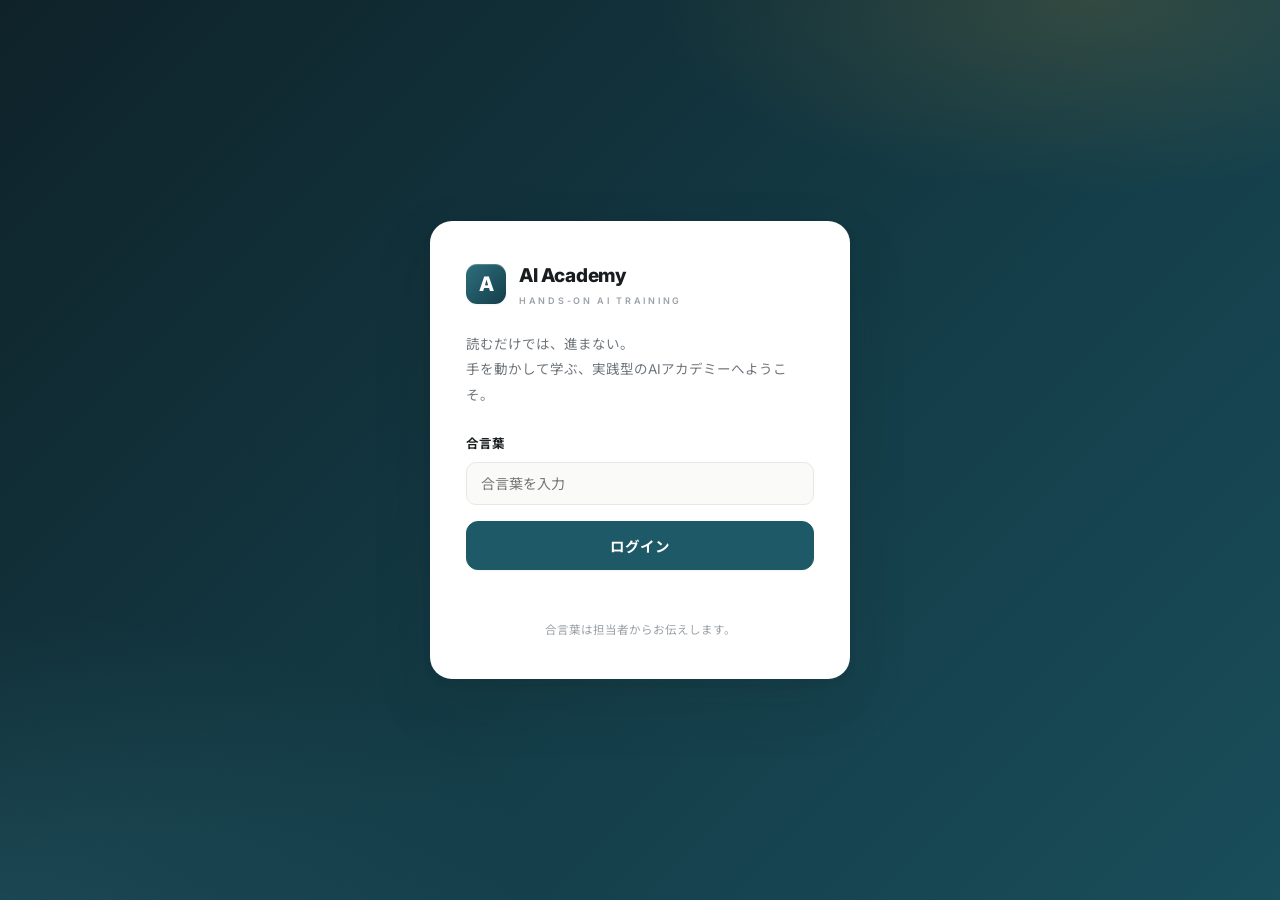
==== login.html @ 7d98a00f "v4-v6: GAS自動化3章＋L4本編化＋実習9本追加（全20章93レッスン・オンラインスクール完全版） - v4 GAS自動化モジュール（第10-12章 gas1-3）: ハルカゼ雑貨店を学習者の" ====
<!DOCTYPE html>
<html lang="ja">
<head>
  <meta charset="UTF-8">
  <meta name="viewport" content="width=device-width, initial-scale=1.0">
  <meta name="robots" content="noindex, nofollow">
  <title>ログイン — AI Academy</title>
  <link rel="icon" href="data:image/svg+xml,%3Csvg xmlns='http://www.w3.org/2000/svg' viewBox='0 0 32 32'%3E%3Crect width='32' height='32' rx='8' fill='%231D5967'/%3E%3Ctext x='16' y='22.5' font-size='18' font-weight='700' text-anchor='middle' fill='white' font-family='Inter,sans-serif'%3EA%3C/text%3E%3C/svg%3E">
  <link rel="preconnect" href="https://fonts.googleapis.com">
  <link rel="preconnect" href="https://fonts.gstatic.com" crossorigin>
  <link href="https://fonts.googleapis.com/css2?family=Inter:wght@400;500;600;700;800&family=Noto+Sans+JP:wght@400;500;700;800&display=swap" rel="stylesheet">
  <link rel="stylesheet" href="css/style.css?v=6">
</head>
<body class="login-body">
  <main class="login-wrap">
    <div class="login-card">
      <div class="login-brand">
        <span class="brand-mark" aria-hidden="true">A</span>
        <div>
          <div class="login-title">AI Academy</div>
          <div class="login-sub">HANDS-ON AI TRAINING</div>
        </div>
      </div>
      <p class="login-lead">読むだけでは、進まない。<br>手を動かして学ぶ、実践型のAIアカデミーへようこそ。</p>

      <form id="loginForm" class="login-form" autocomplete="off">
        <label class="field" id="emailField">
          <span class="field-label">メールアドレス</span>
          <input type="email" id="email" placeholder="you@example.com" autocomplete="username">
        </label>
        <label class="field">
          <span class="field-label" id="pwLabel">パスワード</span>
          <input type="password" id="password" placeholder="パスワード" autocomplete="current-password" required>
        </label>
        <button type="submit" class="btn btn-block btn-lg" id="loginBtn">ログイン</button>
        <p class="login-error" id="loginError" role="alert"></p>
      </form>

      <p class="login-note" id="loginNote"></p>
    </div>
  </main>

  <script type="module">
    import { AUTH_CONFIG } from './js/config.js'
    import { login, redirectIfAuthed, safeNext } from './js/auth.js'

    // すでにログイン済みなら中へ
    redirectIfAuthed()

    // demo モードはメール欄を隠し「合言葉」表示にする
    const isDemo = AUTH_CONFIG.mode !== 'supabase'
    if (isDemo) {
      document.getElementById('emailField').style.display = 'none'
      document.getElementById('pwLabel').textContent = '合言葉'
      document.getElementById('password').placeholder = '合言葉を入力'
      document.getElementById('loginNote').textContent = '合言葉は担当者からお伝えします。'
    } else {
      document.getElementById('loginNote').textContent = 'メールアドレスとパスワードでログインしてください。'
    }

    const form = document.getElementById('loginForm')
    const errEl = document.getElementById('loginError')
    const btn = document.getElementById('loginBtn')

    form.addEventListener('submit', async (e) => {
      e.preventDefault()
      errEl.textContent = ''
      btn.disabled = true
      btn.textContent = '確認中…'
      const email = document.getElementById('email').value.trim()
      const password = document.getElementById('password').value
      const res = await login(email, password)
      if (res.ok) {
        const next = new URLSearchParams(window.location.search).get('next')
        window.location.replace(safeNext(next))
      } else {
        errEl.textContent = res.error || 'ログインに失敗しました。'
        btn.disabled = false
        btn.textContent = 'ログイン'
      }
    })
  </script>
</body>
</html>
---- css/style.css ----
/* =====================================================================
   AI Academy — スタイルシート v3（プロフェッショナル・リデザイン）
   デザインシステム:
     フォント: Inter + Noto Sans JP
     ブランド: ディープティール #1D5967（図解SVGの #2F6F7E と同系で調和）
     アクセント: リファインドゴールド #A97E1F（修了・ハイライト）
     ニュートラル: 上質なウォームグレー階調
   ===================================================================== */
:root {
  --bg:         #F4F4F2;
  --surface:    #FFFFFF;
  --surface-2:  #FAFAF8;
  --ink:        #1A1D1F;
  --ink-2:      #34393D;
  --sub:        #6E757B;
  --faint:      #9AA1A7;
  --line:       #E7E8E6;
  --line-2:     #F0F1EF;

  --brand:      #1D5967;
  --brand-2:    #2F6F7E;
  --brand-d:    #143E49;
  --brand-soft: #EAF2F3;

  --gold:       #A97E1F;
  --gold-2:     #C29233;
  --gold-soft:  #F8F2E1;

  --green:      #1E7A46;
  --green-soft: #EAF5EE;
  --brick:      #B3402E;
  --brick-soft: #FBEFEC;

  --indigo:     var(--brand);   /* 後方互換 */
  --indigo-d:   var(--brand-d);

  --shadow-xs:  0 1px 2px rgba(20, 28, 30, .06);
  --shadow-sm:  0 1px 2px rgba(20, 28, 30, .05), 0 4px 12px rgba(20, 28, 30, .05);
  --shadow-md:  0 2px 4px rgba(20, 28, 30, .05), 0 12px 28px rgba(20, 28, 30, .08);
  --shadow-lg:  0 4px 8px rgba(20, 28, 30, .06), 0 24px 60px rgba(20, 28, 30, .14);

  --r-sm: 10px;
  --r-md: 14px;
  --r-lg: 18px;
  --maxw: 1060px;
  --font: "Inter", "Noto Sans JP", "Hiragino Kaku Gothic ProN", "Yu Gothic Medium", sans-serif;
  --font-serif: "Hiragino Mincho ProN", "Yu Mincho", Georgia, serif;
  --mono: "SFMono-Regular", "SF Mono", Consolas, Menlo, monospace;
}
* { box-sizing: border-box; }
html { scroll-behavior: smooth; }
html, body { margin: 0; padding: 0; }
body {
  font-family: var(--font);
  color: var(--ink);
  background: var(--bg);
  line-height: 1.8;
  font-size: 14.5px;
  -webkit-font-smoothing: antialiased;
  text-rendering: optimizeLegibility;
  display: flex; flex-direction: column; min-height: 100vh;
}
a { color: var(--brand); text-decoration: none; }
a:hover { text-decoration: underline; text-underline-offset: 3px; }
::selection { background: rgba(29, 89, 103, .18); }
:focus-visible { outline: 2px solid var(--brand-2); outline-offset: 2px; border-radius: 4px; }
.boot-note { padding: 80px 20px; text-align: center; color: var(--sub); }

/* ============================ ヘッダー ============================ */
.site-header {
  background: rgba(255, 255, 255, .86);
  backdrop-filter: blur(14px);
  -webkit-backdrop-filter: blur(14px);
  border-bottom: 1px solid var(--line);
  position: sticky; top: 0; z-index: 50;
}
.header-inner {
  max-width: var(--maxw); margin: 0 auto; padding: 12px 24px;
  display: flex; align-items: center; justify-content: space-between; gap: 16px;
}
.brand { display: flex; align-items: center; gap: 12px; color: var(--ink); }
.brand:hover { text-decoration: none; }
.brand-mark {
  display: inline-flex; align-items: center; justify-content: center;
  width: 40px; height: 40px; border-radius: 11px;
  background: linear-gradient(135deg, var(--brand-2), var(--brand-d));
  color: #fff; font-weight: 800; font-size: 20px; letter-spacing: 0;
  box-shadow: inset 0 1px 0 rgba(255,255,255,.22), var(--shadow-xs);
  flex: 0 0 auto;
}
.brand-text { display: flex; flex-direction: column; line-height: 1.25; }
.brand-title { font-size: 16.5px; font-weight: 800; letter-spacing: -0.01em; color: var(--ink); }
.brand-sub { font-size: 9px; letter-spacing: .3em; color: var(--faint); font-weight: 600; }
.header-right { display: flex; align-items: center; gap: 18px; font-size: 13px; }
.learner { display: inline-flex; align-items: center; gap: 8px; color: var(--ink-2);
  background: var(--surface-2); border: 1px solid var(--line); border-radius: 999px; padding: 5px 14px 5px 6px; }
.learner-avatar { width: 24px; height: 24px; border-radius: 50%;
  background: linear-gradient(135deg, var(--brand-2), var(--brand-d)); display: inline-block; }
.learner strong { color: var(--ink); font-weight: 700; font-size: 12.5px; }
.reset-link { color: var(--faint); font-size: 12px; white-space: nowrap; cursor: pointer; }
.reset-link:hover { color: var(--ink-2); text-decoration: none; }

/* ============================ レイアウト ============================ */
#app { flex: 1 0 auto; width: 100%; max-width: var(--maxw); margin: 0 auto; padding: 32px 24px 72px; }
.view { animation: fadeIn .28s cubic-bezier(.2,.7,.3,1); }
@keyframes fadeIn { from { opacity: 0; transform: translateY(6px);} to { opacity: 1; transform: none; } }
.view-lesson { max-width: 850px; margin: 0 auto; }
.breadcrumb { font-size: 12px; color: var(--faint); margin-bottom: 18px; font-weight: 500; }
.breadcrumb a { color: var(--sub); }
.section-label { font-size: 12px; font-weight: 800; letter-spacing: .1em; color: var(--sub);
  text-transform: uppercase; margin: 8px 0 16px; }
.page-title { font-size: 25px; font-weight: 800; color: var(--ink); margin: 6px 0 6px; letter-spacing: -0.015em; line-height: 1.45; }
.page-sub { font-size: 13.5px; color: var(--sub); margin: 0 0 24px; }
.step-head { display: flex; align-items: center; gap: 10px; flex-wrap: wrap; }
.course-head { display: flex; align-items: center; gap: 10px; }

/* ============================ ヒーロー ============================ */
.hero {
  position: relative; overflow: hidden;
  background:
    radial-gradient(720px 300px at 88% -10%, rgba(194, 146, 51, .22), transparent 60%),
    radial-gradient(900px 420px at -10% 110%, rgba(47, 111, 126, .35), transparent 60%),
    linear-gradient(135deg, #0F2229 0%, #143E49 60%, #1D5967 130%);
  color: #fff; border-radius: 20px; padding: 42px 42px 38px; margin-bottom: 26px;
  box-shadow: var(--shadow-md);
}
.hero::after {
  content: ""; position: absolute; inset: 0; pointer-events: none;
  background-image: radial-gradient(rgba(255,255,255,.09) 1px, transparent 1px);
  background-size: 22px 22px;
  mask-image: linear-gradient(115deg, transparent 40%, rgba(0,0,0,.9));
  -webkit-mask-image: linear-gradient(115deg, transparent 40%, rgba(0,0,0,.9));
}
.hero-kicker { font-size: 10.5px; letter-spacing: .34em; color: #D9B45B; margin: 0 0 14px; font-weight: 700; }
.hero-title { font-size: clamp(24px, 3.4vw, 33px); font-weight: 800; line-height: 1.42; margin: 0 0 10px; letter-spacing: -0.01em; }
.hero-sub { font-size: 14.5px; color: rgba(233, 240, 242, .82); margin: 0 0 22px; max-width: 560px; }
.hero-cta { position: relative; z-index: 1; }
.inst-flag { display: inline-block; margin-left: 12px; font-size: 11px; font-weight: 700; color: #142229;
  background: #D9B45B; padding: 3px 10px; border-radius: 999px; vertical-align: middle; }

/* ============================ 能力ラダー（ステッパー） ============================ */
.ladder { background: var(--surface); border: 1px solid var(--line); border-radius: var(--r-lg);
  padding: 24px 26px 18px; margin-bottom: 30px; box-shadow: var(--shadow-xs); }
.ladder-track { display: grid; grid-template-columns: 1fr 1fr 1fr 1fr; gap: 12px; position: relative; }
.ladder-track::before { content: ""; position: absolute; left: 6%; right: 6%; top: 13px; height: 2px;
  background: var(--line); z-index: 0; }
.ladder-arrow { display: none; }
.ladder-step { position: relative; z-index: 1; text-align: center; padding: 0 6px; }
.ladder-badge { display: inline-flex; align-items: center; justify-content: center;
  min-width: 44px; height: 26px; border-radius: 999px; padding: 0 12px;
  font-size: 11.5px; font-weight: 800; letter-spacing: .04em;
  background: var(--surface); color: var(--faint); border: 2px solid var(--line);
  margin-bottom: 10px; }
.ladder-step.reached .ladder-badge {
  background: linear-gradient(135deg, var(--brand-2), var(--brand-d));
  color: #fff; border-color: transparent; box-shadow: var(--shadow-xs); }
.ladder-name { font-size: 13px; font-weight: 700; color: var(--ink); line-height: 1.4; }
.ladder-step.reached .ladder-name { color: var(--brand); }
.ladder-note { font-size: 11px; color: var(--faint); margin-top: 3px; }
.ladder-goal { text-align: center; font-size: 12px; color: var(--sub); margin: 16px 0 0;
  padding-top: 14px; border-top: 1px solid var(--line-2); }
.ladder-goal strong { color: var(--gold); font-weight: 800; }

/* ============================ コースカード ============================ */
.course-grid { display: grid; grid-template-columns: repeat(auto-fill, minmax(310px, 1fr)); gap: 16px; }
.course-card { position: relative; background: var(--surface); border: 1px solid var(--line);
  border-radius: var(--r-lg); padding: 22px 22px 18px; box-shadow: var(--shadow-xs);
  display: flex; flex-direction: column; gap: 9px; overflow: hidden;
  transition: transform .18s ease, box-shadow .18s ease, border-color .18s ease; }
.course-card:hover { transform: translateY(-3px); box-shadow: var(--shadow-md); border-color: #d9dcd9; }
.course-card::before { content: ""; position: absolute; top: 0; left: 0; right: 0; height: 4px;
  background: linear-gradient(90deg, var(--brand-2), var(--brand-d)); }
.course-card:nth-child(2)::before { background: linear-gradient(90deg, #3A7D8D, #1D5967); }
.course-card:nth-child(3)::before { background: linear-gradient(90deg, #27546B, #12303E); }
.course-card:nth-child(4)::before { background: linear-gradient(90deg, var(--gold-2), var(--gold)); }
.course-card.is-done { background: linear-gradient(180deg, #FCFEFD, #F4FAF6); }
.cc-top { display: flex; align-items: center; justify-content: space-between; }
.cc-title { font-size: 17.5px; font-weight: 800; color: var(--ink); margin: 0; letter-spacing: -0.01em; }
.cc-tagline { font-size: 12.5px; color: var(--sub); margin: 0; flex: 1 0 auto; }
.cc-progress { display: flex; align-items: center; gap: 12px; margin-top: 4px; }
.cc-bar { flex: 1; height: 7px; background: var(--line-2); border-radius: 999px; overflow: hidden; }
.cc-fill { height: 100%; background: linear-gradient(90deg, var(--brand-2), var(--brand)); border-radius: 999px; transition: width .4s ease; }
.is-done .cc-fill { background: linear-gradient(90deg, #2E9058, var(--green)); }
.cc-meta { font-size: 11px; color: var(--sub); white-space: nowrap; font-weight: 600; }
.cc-actions { display: flex; gap: 8px; margin-top: 8px; }

/* ============================ タグ・バッジ ============================ */
.tag { font-size: 10.5px; font-weight: 800; border-radius: 6px; padding: 2px 9px; letter-spacing: .04em; }
.tag-level { background: var(--brand-soft); color: var(--brand); }
.st-badge { font-size: 11px; font-weight: 800; border-radius: 999px; padding: 3px 11px; letter-spacing: .02em; }
.st-passed { background: var(--green); color: #fff; }
.st-open { background: var(--brand-soft); color: var(--brand); }
.st-locked { background: var(--line-2); color: var(--faint); }
.st-soon { background: var(--gold-soft); color: var(--gold); }
.lock-note { font-size: 11px; color: var(--faint); }
.cert-hint { font-size: 12.5px; color: rgba(233,240,242,.75); }

/* ============================ 章リスト ============================ */
.chapter-list { display: flex; flex-direction: column; gap: 10px; margin-top: 10px; }
.chapter-row { position: relative; display: flex; align-items: center; gap: 18px;
  background: var(--surface); border: 1px solid var(--line); border-radius: var(--r-md);
  padding: 16px 20px; box-shadow: var(--shadow-xs); transition: border-color .15s ease, box-shadow .15s ease; }
.chapter-row.open { border-color: #c6d6da; }
.chapter-row.open:hover { box-shadow: var(--shadow-sm); }
.chapter-row.cleared { background: linear-gradient(180deg, #FBFDFC, #F5FAF7); }
.chapter-row.cleared::before { content: ""; position: absolute; left: 0; top: 10px; bottom: 10px; width: 3px;
  border-radius: 3px; background: var(--green); }
.chapter-row.locked { opacity: .62; }
.chapter-row.soon { background: var(--surface-2); border-style: dashed; }
.chr-no { font-size: 11px; font-weight: 800; color: var(--faint); white-space: nowrap; min-width: 54px;
  letter-spacing: .06em; }
.chr-main { flex: 1; min-width: 0; }
.chr-title { font-size: 15px; font-weight: 700; color: var(--ink); letter-spacing: -0.005em; }
.chr-goal { font-size: 12px; color: var(--sub); margin-top: 3px; }
.chr-meta { font-size: 11px; color: var(--faint); margin-top: 5px; font-weight: 600; }
.chr-side { display: flex; flex-direction: column; align-items: flex-end; gap: 8px; white-space: nowrap; }

/* ============================ レッスン一覧 ============================ */
.lesson-list { display: flex; flex-direction: column; gap: 7px; margin-top: 12px; }
.lesson-row { display: flex; align-items: center; gap: 13px; background: var(--surface);
  border: 1px solid var(--line); border-radius: var(--r-sm); padding: 12px 16px; color: var(--ink);
  transition: border-color .14s ease, background .14s ease, transform .14s ease; }
.lesson-row:hover { text-decoration: none; border-color: #c6d6da; background: #FDFEFE; transform: translateX(2px); }
.lesson-row.done { background: var(--surface-2); }
.lr-idx { font-size: 11px; font-weight: 800; color: var(--faint); min-width: 20px; text-align: center; }
.lr-type { font-size: 10px; font-weight: 800; border-radius: 6px; padding: 3px 9px; white-space: nowrap; letter-spacing: .06em; }
.lr-type.t-lecture { background: var(--line-2); color: var(--ink-2); }
.lr-type.t-practice { background: var(--green-soft); color: var(--green); }
.lr-type.t-submit { background: var(--gold-soft); color: var(--gold); }
.lr-title { flex: 1; font-size: 13.5px; font-weight: 600; min-width: 0; }
.lr-right { font-size: 11px; color: var(--faint); display: flex; align-items: center; gap: 9px; white-space: nowrap; }
.lr-done { display: inline-flex; align-items: center; justify-content: center; background: var(--green);
  color: #fff; font-size: 10px; font-weight: 800; border-radius: 999px; padding: 2px 9px; }

/* ============================ レッスン本文 ============================ */
.lesson-body { font-size: 15px; line-height: 2.05; color: var(--ink-2); }
.lesson-body p { margin: 0 0 16px; }
.lesson-body strong { color: var(--ink); font-weight: 700; }
.done-bar { margin: 24px 0 8px; }

/* ---- 図解: figure ---- */
.figure { margin: 22px 0; background: var(--surface); border: 1px solid var(--line);
  border-radius: var(--r-md); padding: 20px 20px 12px; box-shadow: var(--shadow-xs); }
.figure svg { width: 100%; height: auto; display: block; }
.figure figcaption { font-size: 11.5px; color: var(--sub); text-align: center; margin-top: 10px;
  padding-top: 10px; border-top: 1px solid var(--line-2); }

/* ---- 図解: ターミナル再現モック ---- */
.term-mock { margin: 20px 0; border-radius: var(--r-md); overflow: hidden;
  border: 1px solid #23282E; box-shadow: var(--shadow-sm); }
.tm-bar { display: flex; align-items: center; gap: 6px; background: #171B20; padding: 10px 14px; }
.tm-bar span { width: 11px; height: 11px; border-radius: 50%; }
.tm-bar span:nth-child(1) { background: #E0655A; }
.tm-bar span:nth-child(2) { background: #E0B13F; }
.tm-bar span:nth-child(3) { background: #57B464; }
.tm-bar em { font-style: normal; font-size: 11px; color: #8A939D; margin-left: 8px; font-weight: 500; }
.tm-body { background: #0E1114; padding: 16px 18px; font-family: var(--mono); font-size: 12.5px; line-height: 1.85; }
.tm-body p { margin: 0 0 12px; white-space: pre-wrap; word-break: break-word; }
.tm-body p:last-child { margin-bottom: 0; }
.tm-in { color: #8ECFDD; }
.tm-in::before { content: "あなた ▸ "; color: #57B464; font-weight: 700; }
.tm-out { color: #C9CFD6; }
.tm-out::before { content: "AI ▸ "; color: #C29233; font-weight: 700; }
.tm-cmd { color: #E8EBEE; background: #171C21; border-radius: 8px; padding: 8px 12px; }
.tm-cmd::before { content: "$ "; color: #57B464; font-weight: 700; }

/* ---- 図解: ステップ図 ---- */
.steps-fig { list-style: none; counter-reset: sf; margin: 20px 0; padding: 0;
  display: flex; flex-direction: column; gap: 9px; }
.steps-fig li { counter-increment: sf; position: relative; background: var(--surface);
  border: 1px solid var(--line); border-radius: var(--r-sm); padding: 13px 16px 13px 54px;
  font-size: 13.5px; line-height: 1.75; }
.steps-fig li::before { content: counter(sf); position: absolute; left: 14px; top: 50%;
  transform: translateY(-50%); width: 26px; height: 26px; border-radius: 50%;
  background: linear-gradient(135deg, var(--brand-2), var(--brand-d)); color: #fff;
  font-size: 12.5px; font-weight: 800; display: flex; align-items: center; justify-content: center; }

/* ---- 図解: Before/After比較 ---- */
.compare { display: grid; grid-template-columns: 1fr 1fr; gap: 14px; margin: 20px 0; }
.cmp-col { background: var(--brick-soft); border: 1px solid #EDD5CE; border-radius: var(--r-md);
  padding: 15px 17px; font-size: 13px; line-height: 1.85; }
.cmp-col h5 { margin: 0 0 7px; font-size: 12px; font-weight: 800; color: #8F3527; letter-spacing: .02em; }
.cmp-col.good { background: var(--green-soft); border-color: #CBE5D3; }
.cmp-col.good h5 { color: var(--green); }
.cmp-col p { margin: 0; }

/* ---- 図解: callout ---- */
.callout { background: var(--gold-soft); border-left: 3px solid var(--gold-2); border-radius: 8px;
  padding: 14px 18px; font-size: 13.5px; line-height: 1.85; margin: 20px 0; color: var(--ink-2); }
.callout strong { color: var(--ink); }

/* ---- 動画スロット ---- */
.video-slot { display: flex; align-items: center; gap: 12px; background: var(--surface-2);
  border: 1px dashed #D5D2C8; border-radius: var(--r-sm); padding: 13px 16px;
  font-size: 12.5px; color: var(--sub); margin: 16px 0; }
.vs-label { font-size: 10px; font-weight: 800; background: #E4E0D4; color: #6B6552;
  border-radius: 6px; padding: 3px 9px; white-space: nowrap; letter-spacing: .06em; }

/* ============================ パート枠 ============================ */
.part { background: var(--surface); border: 1px solid var(--line); border-radius: var(--r-md);
  padding: 20px 22px; margin-bottom: 16px; box-shadow: var(--shadow-xs); }
.part-label { display: flex; align-items: center; gap: 10px; font-size: 14px; font-weight: 800;
  color: var(--ink); margin-bottom: 12px; letter-spacing: -0.005em; }
.part-no { display: inline-flex; align-items: center; justify-content: center; width: 25px; height: 25px;
  border-radius: 8px; background: linear-gradient(135deg, var(--brand-2), var(--brand-d));
  color: #fff; font-size: 12px; font-weight: 800; flex: 0 0 auto; }
.part-intro { font-size: 13.5px; color: var(--ink-2); margin: 0 0 14px; }
.part.tips { background: #F2F6F7; border-color: #D9E4E7; }
.part.tips .part-label { margin-bottom: 5px; font-size: 12.5px; color: var(--brand); }
.part.tips p { margin: 0; font-size: 13px; color: var(--ink-2); }
.soon-box { background: var(--gold-soft); border: 1px solid #EBDFC0; border-radius: var(--r-sm);
  padding: 14px 18px; font-size: 13.5px; color: var(--ink-2); margin: 0 0 18px; }

/* ---- プロンプト箱 ---- */
.prompt-box { border-radius: var(--r-md); overflow: hidden; border: 1px solid #23282E; box-shadow: var(--shadow-sm); }
.prompt-bar { display: flex; align-items: center; justify-content: space-between; gap: 12px;
  background: #171B20; color: #A8B0B9; font-size: 12px; padding: 9px 14px; font-weight: 500; }
.copy-btn { background: var(--brand-2); color: #fff; border: none; border-radius: 8px;
  padding: 6px 15px; font-size: 12px; font-weight: 700; cursor: pointer; font-family: inherit;
  transition: background .14s ease; }
.copy-btn:hover { background: var(--brand); }
.prompt-pre { margin: 0; background: #0E1114; color: #E4E8EB; padding: 16px 18px;
  font-size: 12.5px; line-height: 1.8; white-space: pre-wrap; word-break: break-word;
  font-family: var(--mono); overflow-x: auto; }

/* ---- 証拠貼付け ---- */
.evidence { width: 100%; min-height: 140px; resize: vertical; border: 1px solid var(--line);
  border-radius: var(--r-sm); padding: 14px 15px; font-size: 13px; line-height: 1.7;
  font-family: var(--mono); color: var(--ink); background: var(--surface-2);
  transition: border-color .14s ease, box-shadow .14s ease; }
.evidence:focus { outline: none; border-color: var(--brand-2); background: #fff;
  box-shadow: 0 0 0 4px rgba(47, 111, 126, .12); }
.verify-bar { display: flex; align-items: center; gap: 12px; margin-top: 14px; flex-wrap: wrap; }
.verify-result { margin-top: 16px; }
.ck-list { list-style: none; margin: 0 0 14px; padding: 0; display: flex; flex-direction: column; gap: 7px; }
.ck-list li { font-size: 13px; display: flex; align-items: center; gap: 10px; padding: 9px 13px;
  border-radius: var(--r-sm); font-weight: 500; }
.ck-list li.ok { background: var(--green-soft); color: #17603A; }
.ck-list li.ng { background: var(--brick-soft); color: #8F3527; }
.ck-mark { font-size: 10.5px; font-weight: 800; border-radius: 6px; padding: 2px 8px; flex: 0 0 auto; letter-spacing: .04em; }
.ck-list li.ok .ck-mark { background: var(--green); color: #fff; }
.ck-list li.ng .ck-mark { background: var(--brick); color: #fff; }
.vr-pass { background: var(--green-soft); border: 1px solid #CBE5D3; color: #17603A;
  font-weight: 700; font-size: 14px; border-radius: var(--r-sm); padding: 14px 17px; margin-bottom: 14px; }
.vr-fail { background: var(--brick-soft); border: 1px solid #EDD0C8; color: #8F3527;
  font-size: 13.5px; border-radius: var(--r-sm); padding: 14px 17px; margin-bottom: 14px; }

/* ============================ ミニテスト ============================ */
.q-block { background: var(--surface); border: 1px solid var(--line); border-radius: var(--r-md);
  padding: 17px 19px; margin-bottom: 13px; }
.q-head { display: flex; align-items: flex-start; gap: 11px; margin-bottom: 12px; }
.q-num { flex: 0 0 auto; width: 25px; height: 25px; border-radius: 8px;
  background: linear-gradient(135deg, var(--brand-2), var(--brand-d)); color: #fff;
  font-size: 12.5px; font-weight: 800; display: flex; align-items: center; justify-content: center; }
.q-text { font-size: 13.5px; font-weight: 700; color: var(--ink); line-height: 1.65; }
.choices { display: flex; flex-direction: column; gap: 8px; }
.choice { display: flex; align-items: center; gap: 10px; border: 1px solid var(--line);
  border-radius: var(--r-sm); padding: 11px 14px; font-size: 13px; cursor: pointer;
  background: var(--surface-2); position: relative; transition: border-color .13s ease, background .13s ease; }
.choice:hover { border-color: #B9CDD2; background: #fff; }
.choice.selected { border-color: var(--brand-2); background: var(--brand-soft); font-weight: 600; }
.choice input { accent-color: var(--brand); width: 15px; height: 15px; flex: 0 0 auto; }
.choice.locked { cursor: default; }
.choice.correct { border-color: #8FC6A3; background: var(--green-soft); }
.choice.wrong { border-color: #DBA595; background: var(--brick-soft); }
.choice-flag { margin-left: auto; font-size: 10px; font-weight: 800; border-radius: 6px;
  padding: 2px 9px; white-space: nowrap; letter-spacing: .04em; }
.choice-flag.ok { background: var(--green); color: #fff; }
.choice-flag.ng { background: var(--brick); color: #fff; }
.explanation { margin-top: 12px; font-size: 12.5px; line-height: 1.85; border-radius: var(--r-sm); padding: 12px 15px; }
.explanation.is-correct { background: var(--green-soft); color: #17603A; }
.explanation.is-wrong { background: var(--brick-soft); color: #8F3527; }
.exp-label { font-weight: 800; margin-right: 6px; }
.grade-bar { display: flex; align-items: center; justify-content: flex-end; gap: 16px; margin: 8px 0 2px; }
.answer-progress { font-size: 12px; color: var(--sub); font-weight: 600; }

/* ============================ ボタン ============================ */
.btn { display: inline-flex; align-items: center; justify-content: center; gap: 7px;
  background: var(--brand); color: #fff; border: 1px solid var(--brand);
  border-radius: var(--r-sm); padding: 10px 19px; font-size: 13.5px; font-weight: 700;
  cursor: pointer; font-family: inherit; letter-spacing: .01em;
  box-shadow: var(--shadow-xs); transition: transform .14s ease, box-shadow .14s ease, background .14s ease; }
.btn:hover { background: var(--brand-d); border-color: var(--brand-d); text-decoration: none;
  transform: translateY(-1px); box-shadow: var(--shadow-sm); }
.btn:active { transform: none; }
.btn-sm { padding: 7px 14px; font-size: 12.5px; border-radius: 9px; }
.btn-lg { padding: 13px 26px; font-size: 14.5px; border-radius: 12px; }
.btn-block { width: 100%; }
.btn-green { background: var(--green); border-color: var(--green); }
.btn-green:hover { background: #17603A; border-color: #17603A; }
.btn-gold { background: linear-gradient(135deg, var(--gold-2), var(--gold)); border-color: transparent;
  box-shadow: 0 2px 8px rgba(169, 126, 31, .3); }
.btn-gold:hover { background: linear-gradient(135deg, #B5872B, #97701B); border-color: transparent; }
.btn-outline { background: var(--surface); color: var(--brand); border-color: #C9D8DC; box-shadow: none; }
.btn-outline:hover { background: var(--brand-soft); color: var(--brand-d); border-color: #B3C8CE; }
.btn-ghost { background: transparent; color: var(--sub); border-color: transparent; box-shadow: none; }
.btn-ghost:hover { background: var(--line-2); color: var(--ink-2); transform: none; box-shadow: none; }
.btn:disabled { opacity: .55; cursor: default; transform: none; }
.btn-row { display: flex; gap: 10px; flex-wrap: wrap; margin-top: 18px; }
.nav-row { display: flex; align-items: center; justify-content: space-between; gap: 10px;
  margin-top: 26px; padding-top: 18px; border-top: 1px solid var(--line); }
.notice { background: var(--gold-soft); border: 1px solid #EBDFC0; border-radius: var(--r-md);
  padding: 18px 20px; font-size: 14px; color: var(--ink-2); }

/* ============================ 修了証 ============================ */
.cert-stage { display: flex; justify-content: center; padding: 16px 0 24px; }
.certificate { position: relative; width: 100%; max-width: 660px; background: #FFFDF5;
  border: 1px solid #D9C79A; border-radius: var(--r-md); padding: 48px 48px 36px; text-align: center;
  box-shadow: var(--shadow-md); }
.certificate::before { content: ""; position: absolute; inset: 10px; border: 1px solid #E3D5AE;
  border-radius: 9px; pointer-events: none; }
.cert-kicker { font-size: 10px; letter-spacing: .38em; color: var(--gold); font-weight: 700; }
.cert-title { font-family: var(--font-serif); font-size: 31px; font-weight: 700; color: var(--ink);
  margin: 10px 0 4px; letter-spacing: .02em; }
.cert-rule { width: 64px; height: 2px; background: linear-gradient(90deg, var(--gold-2), var(--gold));
  margin: 12px auto 22px; border-radius: 2px; }
.cert-lead { font-size: 12.5px; color: var(--sub); margin: 0; }
.cert-name { font-family: var(--font-serif); font-size: 29px; font-weight: 700; color: var(--ink);
  margin: 10px 0 18px; letter-spacing: .04em; }
.cert-body { font-size: 13.5px; color: var(--ink-2); line-height: 2.0; margin: 0 0 24px; }
.cert-meta { display: flex; justify-content: center; gap: 40px; font-size: 11px; color: var(--sub);
  margin-bottom: 26px; letter-spacing: .04em; }
.cert-meta .cm-val { display: block; font-size: 15px; color: var(--ink); font-weight: 700; margin-top: 2px; letter-spacing: 0; }
.cert-footer { display: flex; align-items: center; justify-content: space-between;
  border-top: 1px solid #E8DDBE; padding-top: 18px; }
.cert-org { text-align: left; }
.cert-org-name { font-size: 14px; font-weight: 800; color: var(--ink); }
.cert-org-sub { font-size: 9px; letter-spacing: .26em; color: var(--faint); font-weight: 600; }
.cert-seal { display: flex; flex-direction: column; align-items: center; }
.seal-mark { display: inline-flex; align-items: center; justify-content: center; width: 46px; height: 46px;
  border-radius: 50%; background: linear-gradient(135deg, var(--gold-2), var(--gold)); color: #fff;
  font-weight: 800; font-size: 20px; box-shadow: inset 0 1px 0 rgba(255,255,255,.3), 0 2px 8px rgba(169,126,31,.35); }
.seal-text { font-size: 9px; letter-spacing: .3em; color: var(--gold); margin-top: 5px; font-weight: 700; }

/* ============================ フッター ============================ */
.site-footer { flex-shrink: 0; border-top: 1px solid var(--line); padding: 26px 20px; text-align: center;
  background: var(--surface); }
.footer-note { font-size: 11.5px; color: var(--faint); max-width: var(--maxw); margin: 0 auto; }

/* ============================ ログイン ============================ */
.login-body {
  background:
    radial-gradient(720px 320px at 85% 0%, rgba(194, 146, 51, .18), transparent 60%),
    radial-gradient(900px 480px at 0% 100%, rgba(47, 111, 126, .30), transparent 60%),
    linear-gradient(135deg, #0F2229 0%, #143E49 60%, #1D5967 130%);
}
.login-wrap { flex: 1; display: flex; align-items: center; justify-content: center; padding: 24px; min-height: 100vh; }
.login-card { background: var(--surface); border-radius: 22px; padding: 38px 36px; width: 100%;
  max-width: 420px; box-shadow: var(--shadow-lg); }
.login-brand { display: flex; align-items: center; gap: 13px; margin-bottom: 22px; }
.login-title { font-size: 19px; font-weight: 800; color: var(--ink); letter-spacing: -0.01em; }
.login-sub { font-size: 9px; letter-spacing: .3em; color: var(--faint); font-weight: 600; }
.login-lead { font-size: 13.5px; color: var(--sub); margin: 0 0 24px; line-height: 1.9; }
.login-form { display: flex; flex-direction: column; gap: 16px; }
.field { display: flex; flex-direction: column; gap: 7px; }
.field-label { font-size: 12.5px; font-weight: 700; color: var(--ink); }
.field input { border: 1px solid var(--line); border-radius: var(--r-sm); padding: 12px 14px;
  font-size: 14px; font-family: inherit; color: var(--ink); background: var(--surface-2);
  transition: border-color .14s ease, box-shadow .14s ease, background .14s ease; }
.field input:focus { outline: none; border-color: var(--brand-2); background: #fff;
  box-shadow: 0 0 0 4px rgba(47, 111, 126, .12); }
.login-error { color: var(--brick); font-size: 12.5px; margin: 0; min-height: 16px; }
.login-note { font-size: 11.5px; color: var(--faint); margin: 18px 0 0; text-align: center; }

/* ============================ レスポンシブ ============================ */
@media (max-width: 760px) {
  #app { padding: 22px 16px 56px; }
  .hero { padding: 28px 22px 26px; border-radius: 16px; }
  .hero-title { font-size: 22px; }
  .ladder-track { grid-template-columns: 1fr 1fr; gap: 18px 10px; }
  .ladder-track::before { display: none; }
  .header-right { gap: 10px; }
  .learner { display: none; }
  .compare { grid-template-columns: 1fr; }
  .chapter-row { flex-wrap: wrap; }
  .chr-side { flex-direction: row; align-items: center; }
  .certificate { padding: 32px 22px 26px; }
  .nav-row { flex-wrap: wrap; }
  .page-title { font-size: 21px; }
}
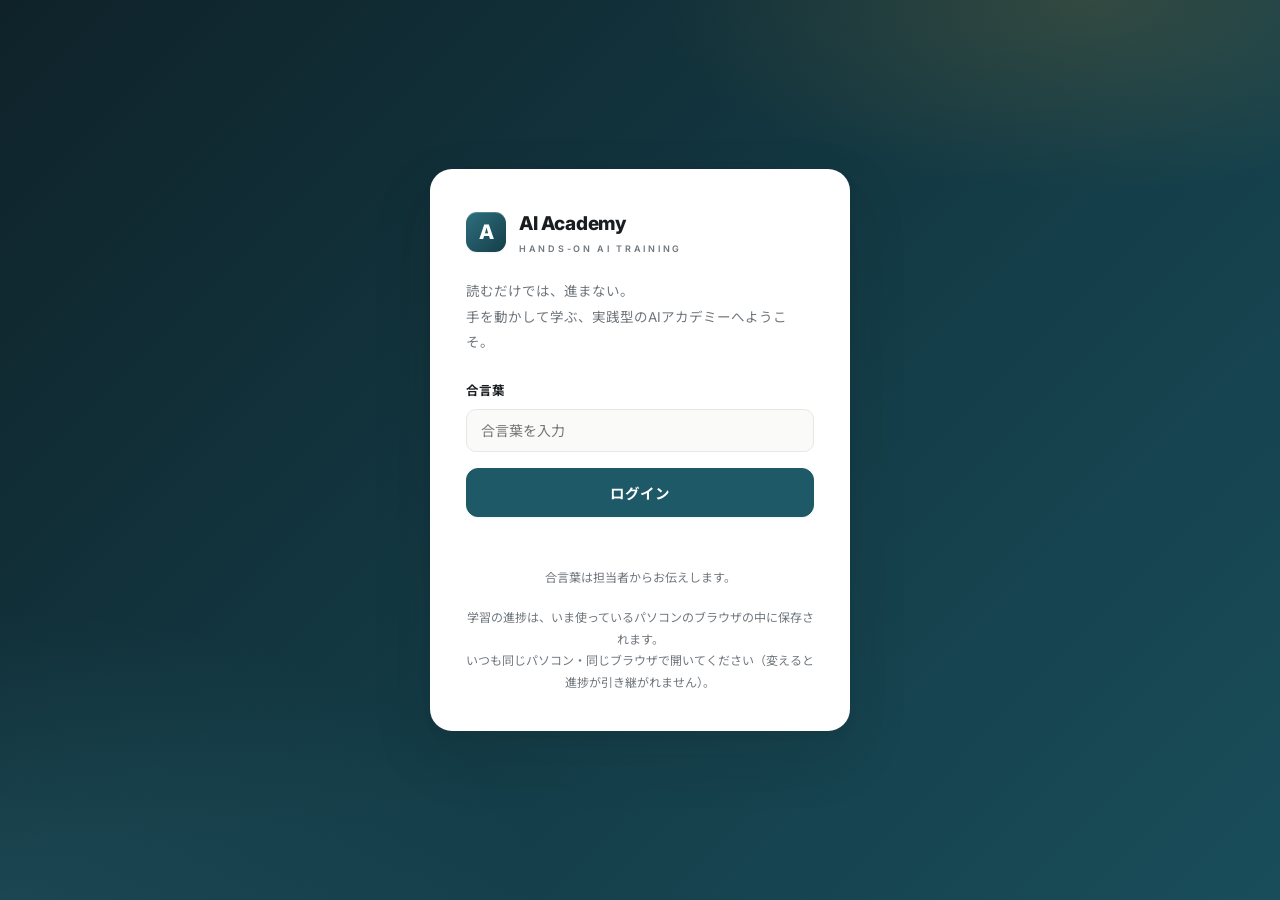
==== commit 1e915d68: "多角レビューで確定した13件を修正 — 視覚の見やすさ＋詰まりポイント 視覚（CSS）: - 図解SVGをスマホで縮小せず横スクロール化（min-width:560px。縮小で文字が判読不能になってい" ====
--- a/login.html
+++ b/login.html
@@ -9,7 +9,7 @@
   <link rel="preconnect" href="https://fonts.googleapis.com">
   <link rel="preconnect" href="https://fonts.gstatic.com" crossorigin>
   <link href="https://fonts.googleapis.com/css2?family=Inter:wght@400;500;600;700;800&family=Noto+Sans+JP:wght@400;500;700;800&display=swap" rel="stylesheet">
-  <link rel="stylesheet" href="css/style.css?v=6">
+  <link rel="stylesheet" href="css/style.css?v=13">
 </head>
 <body class="login-body">
   <main class="login-wrap">
@@ -37,6 +37,7 @@
       </form>
 
       <p class="login-note" id="loginNote"></p>
+      <p class="login-note">学習の進捗は、いま使っているパソコンのブラウザの中に保存されます。<br>いつも同じパソコン・同じブラウザで開いてください（変えると進捗が引き継がれません）。</p>
     </div>
   </main>
 
--- a/css/style.css
+++ b/css/style.css
@@ -13,7 +13,7 @@
   --ink:        #1A1D1F;
   --ink-2:      #34393D;
   --sub:        #6E757B;
-  --faint:      #9AA1A7;
+  --faint:      #70777D; /* 旧#9AA1A7はコントラスト2.6:1で章メタ等が読めなかった（2026-07-16改善） */
   --line:       #E7E8E6;
   --line-2:     #F0F1EF;
 
@@ -135,6 +135,9 @@
 .hero-title { font-size: clamp(24px, 3.4vw, 33px); font-weight: 800; line-height: 1.42; margin: 0 0 10px; letter-spacing: -0.01em; }
 .hero-sub { font-size: 14.5px; color: rgba(233, 240, 242, .82); margin: 0 0 22px; max-width: 560px; }
 .hero-cta { position: relative; z-index: 1; }
+.hero-skip { position: relative; z-index: 1; margin: 16px 0 0; font-size: 12.5px; color: rgba(233,240,242,.72); }
+.hero-skip a { color: #E6C578; text-decoration: underline; text-underline-offset: 3px; }
+.hero-skip a:hover { color: #F2DCA8; }
 .inst-flag { display: inline-block; margin-left: 12px; font-size: 11px; font-weight: 700; color: #142229;
   background: #D9B45B; padding: 3px 10px; border-radius: 999px; vertical-align: middle; }
 
@@ -148,7 +151,7 @@
 .ladder-step { position: relative; z-index: 1; text-align: center; padding: 0 6px; }
 .ladder-badge { display: inline-flex; align-items: center; justify-content: center;
   min-width: 44px; height: 26px; border-radius: 999px; padding: 0 12px;
-  font-size: 11.5px; font-weight: 800; letter-spacing: .04em;
+  font-size: 12px; font-weight: 800; letter-spacing: .04em;
   background: var(--surface); color: var(--faint); border: 2px solid var(--line);
   margin-bottom: 10px; }
 .ladder-step.reached .ladder-badge {
@@ -156,7 +159,7 @@
   color: #fff; border-color: transparent; box-shadow: var(--shadow-xs); }
 .ladder-name { font-size: 13px; font-weight: 700; color: var(--ink); line-height: 1.4; }
 .ladder-step.reached .ladder-name { color: var(--brand); }
-.ladder-note { font-size: 11px; color: var(--faint); margin-top: 3px; }
+.ladder-note { font-size: 12px; color: var(--faint); margin-top: 3px; }
 .ladder-goal { text-align: center; font-size: 12px; color: var(--sub); margin: 16px 0 0;
   padding-top: 14px; border-top: 1px solid var(--line-2); }
 .ladder-goal strong { color: var(--gold); font-weight: 800; }
@@ -181,18 +184,18 @@
 .cc-bar { flex: 1; height: 7px; background: var(--line-2); border-radius: 999px; overflow: hidden; }
 .cc-fill { height: 100%; background: linear-gradient(90deg, var(--brand-2), var(--brand)); border-radius: 999px; transition: width .4s ease; }
 .is-done .cc-fill { background: linear-gradient(90deg, #2E9058, var(--green)); }
-.cc-meta { font-size: 11px; color: var(--sub); white-space: nowrap; font-weight: 600; }
+.cc-meta { font-size: 12px; color: var(--sub); white-space: nowrap; font-weight: 600; }
 .cc-actions { display: flex; gap: 8px; margin-top: 8px; }
 
 /* ============================ タグ・バッジ ============================ */
-.tag { font-size: 10.5px; font-weight: 800; border-radius: 6px; padding: 2px 9px; letter-spacing: .04em; }
+.tag { font-size: 11.5px; font-weight: 800; border-radius: 6px; padding: 2px 9px; letter-spacing: .04em; }
 .tag-level { background: var(--brand-soft); color: var(--brand); }
-.st-badge { font-size: 11px; font-weight: 800; border-radius: 999px; padding: 3px 11px; letter-spacing: .02em; }
+.st-badge { font-size: 12px; font-weight: 800; border-radius: 999px; padding: 3px 11px; letter-spacing: .02em; }
 .st-passed { background: var(--green); color: #fff; }
 .st-open { background: var(--brand-soft); color: var(--brand); }
 .st-locked { background: var(--line-2); color: var(--faint); }
-.st-soon { background: var(--gold-soft); color: var(--gold); }
-.lock-note { font-size: 11px; color: var(--faint); }
+.st-soon { background: var(--gold-soft); color: #7A5A13; }
+.lock-note { font-size: 12px; color: var(--faint); }
 .cert-hint { font-size: 12.5px; color: rgba(233,240,242,.75); }
 
 /* ============================ 章リスト ============================ */
@@ -207,12 +210,12 @@
   border-radius: 3px; background: var(--green); }
 .chapter-row.locked { opacity: .62; }
 .chapter-row.soon { background: var(--surface-2); border-style: dashed; }
-.chr-no { font-size: 11px; font-weight: 800; color: var(--faint); white-space: nowrap; min-width: 54px;
+.chr-no { font-size: 12px; font-weight: 800; color: var(--faint); white-space: nowrap; min-width: 54px;
   letter-spacing: .06em; }
 .chr-main { flex: 1; min-width: 0; }
 .chr-title { font-size: 15px; font-weight: 700; color: var(--ink); letter-spacing: -0.005em; }
 .chr-goal { font-size: 12px; color: var(--sub); margin-top: 3px; }
-.chr-meta { font-size: 11px; color: var(--faint); margin-top: 5px; font-weight: 600; }
+.chr-meta { font-size: 12px; color: var(--faint); margin-top: 5px; font-weight: 600; }
 .chr-side { display: flex; flex-direction: column; align-items: flex-end; gap: 8px; white-space: nowrap; }
 
 /* ============================ レッスン一覧 ============================ */
@@ -222,15 +225,15 @@
   transition: border-color .14s ease, background .14s ease, transform .14s ease; }
 .lesson-row:hover { text-decoration: none; border-color: #c6d6da; background: #FDFEFE; transform: translateX(2px); }
 .lesson-row.done { background: var(--surface-2); }
-.lr-idx { font-size: 11px; font-weight: 800; color: var(--faint); min-width: 20px; text-align: center; }
-.lr-type { font-size: 10px; font-weight: 800; border-radius: 6px; padding: 3px 9px; white-space: nowrap; letter-spacing: .06em; }
+.lr-idx { font-size: 12px; font-weight: 800; color: var(--faint); min-width: 20px; text-align: center; }
+.lr-type { font-size: 11px; font-weight: 800; border-radius: 6px; padding: 3px 9px; white-space: nowrap; letter-spacing: .06em; }
 .lr-type.t-lecture { background: var(--line-2); color: var(--ink-2); }
 .lr-type.t-practice { background: var(--green-soft); color: var(--green); }
-.lr-type.t-submit { background: var(--gold-soft); color: var(--gold); }
+.lr-type.t-submit { background: #8A6516; color: #fff; } /* 最重要ラベル「関門」は濃地×白字で目立たせる */
 .lr-title { flex: 1; font-size: 13.5px; font-weight: 600; min-width: 0; }
-.lr-right { font-size: 11px; color: var(--faint); display: flex; align-items: center; gap: 9px; white-space: nowrap; }
+.lr-right { font-size: 12px; color: var(--faint); display: flex; align-items: center; gap: 9px; white-space: nowrap; }
 .lr-done { display: inline-flex; align-items: center; justify-content: center; background: var(--green);
-  color: #fff; font-size: 10px; font-weight: 800; border-radius: 999px; padding: 2px 9px; }
+  color: #fff; font-size: 11px; font-weight: 800; border-radius: 999px; padding: 2px 9px; }
 
 /* ============================ レッスン本文 ============================ */
 .lesson-body { font-size: 15px; line-height: 2.05; color: var(--ink-2); }
@@ -239,10 +242,12 @@
 .done-bar { margin: 24px 0 8px; }
 
 /* ---- 図解: figure ---- */
+/* スマホ幅ではSVGを縮小せず原寸横スクロールにする（縮小すると図中文字が判読不能になる） */
 .figure { margin: 22px 0; background: var(--surface); border: 1px solid var(--line);
-  border-radius: var(--r-md); padding: 20px 20px 12px; box-shadow: var(--shadow-xs); }
-.figure svg { width: 100%; height: auto; display: block; }
-.figure figcaption { font-size: 11.5px; color: var(--sub); text-align: center; margin-top: 10px;
+  border-radius: var(--r-md); padding: 20px 20px 12px; box-shadow: var(--shadow-xs);
+  overflow-x: auto; -webkit-overflow-scrolling: touch; }
+.figure svg { width: 100%; height: auto; display: block; min-width: 560px; }
+.figure figcaption { font-size: 12.5px; color: var(--sub); text-align: center; margin-top: 10px;
   padding-top: 10px; border-top: 1px solid var(--line-2); }
 
 /* ---- 図解: ターミナル再現モック ---- */
@@ -253,7 +258,7 @@
 .tm-bar span:nth-child(1) { background: #E0655A; }
 .tm-bar span:nth-child(2) { background: #E0B13F; }
 .tm-bar span:nth-child(3) { background: #57B464; }
-.tm-bar em { font-style: normal; font-size: 11px; color: #8A939D; margin-left: 8px; font-weight: 500; }
+.tm-bar em { font-style: normal; font-size: 12px; color: #8A939D; margin-left: 8px; font-weight: 500; }
 .tm-body { background: #0E1114; padding: 16px 18px; font-family: var(--mono); font-size: 12.5px; line-height: 1.85; }
 .tm-body p { margin: 0 0 12px; white-space: pre-wrap; word-break: break-word; }
 .tm-body p:last-child { margin-bottom: 0; }
@@ -288,6 +293,9 @@
 .callout { background: var(--gold-soft); border-left: 3px solid var(--gold-2); border-radius: 8px;
   padding: 14px 18px; font-size: 13.5px; line-height: 1.85; margin: 20px 0; color: var(--ink-2); }
 .callout strong { color: var(--ink); }
+/* 「詰まったら」を症状ごとの縦リストで見せる（パニック中でも自分の症状を探せる） */
+.stuck-list { list-style: none; margin: 10px 0 0; padding: 0; display: flex; flex-direction: column; gap: 8px; }
+.stuck-list li { background: rgba(255, 255, 255, .68); border-radius: 8px; padding: 9px 13px; }
 
 /* ---- 動画スロット ---- */
 .video-slot { display: flex; align-items: center; gap: 12px; background: var(--surface-2);
@@ -323,6 +331,13 @@
   font-size: 12.5px; line-height: 1.8; white-space: pre-wrap; word-break: break-word;
   font-family: var(--mono); overflow-x: auto; }
 
+/* ---- 進捗の保存場所の告知 ---- */
+.storage-note { font-size: 12.5px; color: var(--sub); margin: 22px 4px 0; }
+
+/* ---- 関門ページの実習リンク行 ---- */
+.gate-practices { font-size: 12.5px; color: var(--sub); margin: -4px 0 12px; }
+.gate-practices a { font-weight: 700; }
+
 /* ---- 証拠貼付け ---- */
 .evidence { width: 100%; min-height: 140px; resize: vertical; border: 1px solid var(--line);
   border-radius: var(--r-sm); padding: 14px 15px; font-size: 13px; line-height: 1.7;
@@ -337,7 +352,7 @@
   border-radius: var(--r-sm); font-weight: 500; }
 .ck-list li.ok { background: var(--green-soft); color: #17603A; }
 .ck-list li.ng { background: var(--brick-soft); color: #8F3527; }
-.ck-mark { font-size: 10.5px; font-weight: 800; border-radius: 6px; padding: 2px 8px; flex: 0 0 auto; letter-spacing: .04em; }
+.ck-mark { font-size: 11px; font-weight: 800; border-radius: 6px; padding: 2px 8px; flex: 0 0 auto; letter-spacing: .04em; }
 .ck-list li.ok .ck-mark { background: var(--green); color: #fff; }
 .ck-list li.ng .ck-mark { background: var(--brick); color: #fff; }
 .vr-pass { background: var(--green-soft); border: 1px solid #CBE5D3; color: #17603A;
@@ -363,7 +378,7 @@
 .choice.locked { cursor: default; }
 .choice.correct { border-color: #8FC6A3; background: var(--green-soft); }
 .choice.wrong { border-color: #DBA595; background: var(--brick-soft); }
-.choice-flag { margin-left: auto; font-size: 10px; font-weight: 800; border-radius: 6px;
+.choice-flag { margin-left: auto; font-size: 11px; font-weight: 800; border-radius: 6px;
   padding: 2px 9px; white-space: nowrap; letter-spacing: .04em; }
 .choice-flag.ok { background: var(--green); color: #fff; }
 .choice-flag.ng { background: var(--brick); color: #fff; }
@@ -435,7 +450,7 @@
 /* ============================ フッター ============================ */
 .site-footer { flex-shrink: 0; border-top: 1px solid var(--line); padding: 26px 20px; text-align: center;
   background: var(--surface); }
-.footer-note { font-size: 11.5px; color: var(--faint); max-width: var(--maxw); margin: 0 auto; }
+.footer-note { font-size: 12px; color: var(--faint); max-width: var(--maxw); margin: 0 auto; }
 
 /* ============================ ログイン ============================ */
 .login-body {
@@ -460,7 +475,7 @@
 .field input:focus { outline: none; border-color: var(--brand-2); background: #fff;
   box-shadow: 0 0 0 4px rgba(47, 111, 126, .12); }
 .login-error { color: var(--brick); font-size: 12.5px; margin: 0; min-height: 16px; }
-.login-note { font-size: 11.5px; color: var(--faint); margin: 18px 0 0; text-align: center; }
+.login-note { font-size: 12px; color: var(--faint); margin: 18px 0 0; text-align: center; }
 
 /* ============================ レスポンシブ ============================ */
 @media (max-width: 760px) {
